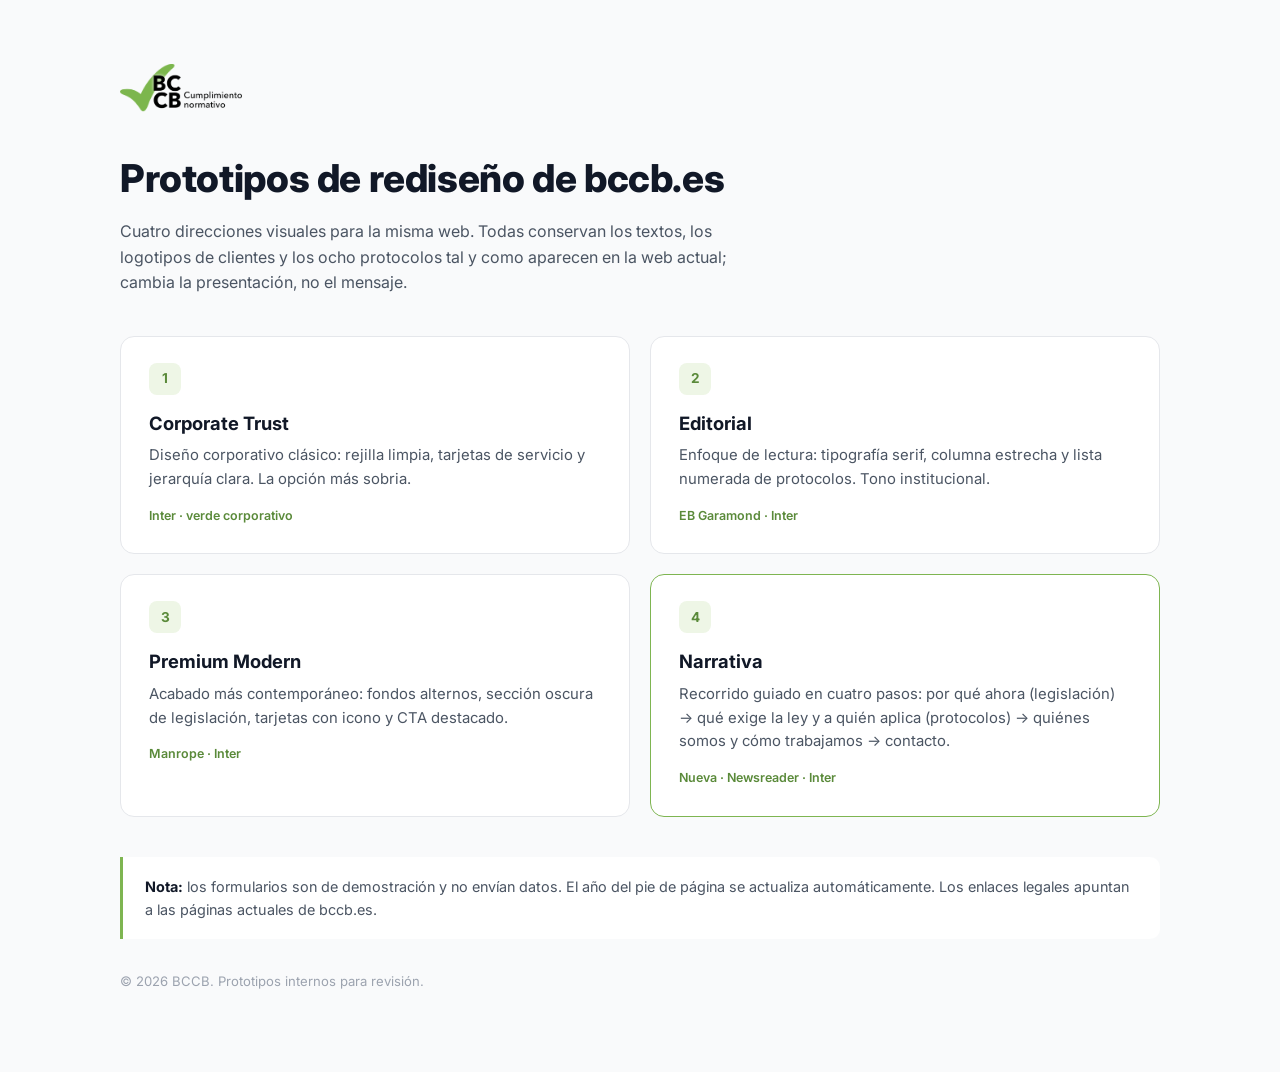
==== index.html @ ff41baec "BCCB redesign prototypes: 4 variants, shared JS/CSS, password-protected Pages build Co-Authored-By: " ====
<!DOCTYPE html>
<html lang="es">
<head>
  <meta charset="UTF-8">
  <meta name="viewport" content="width=device-width, initial-scale=1.0">
  <title>BCCB — Prototipos de rediseño</title>
  <link rel="preconnect" href="https://fonts.googleapis.com">
  <link rel="preconnect" href="https://fonts.gstatic.com" crossorigin>
  <link href="https://fonts.googleapis.com/css2?family=Inter:wght@400;500;600;700&display=swap" rel="stylesheet">
  <style>
    *, *::before, *::after { box-sizing: border-box; margin: 0; padding: 0; }
    :root { --green: #7eb551; --green-dark: #5a8a3a; --green-light: #eef6e6; --ink: #111827; --gray-600: #4b5563; --gray-400: #9ca3af; --gray-200: #e5e7eb; --gray-50: #f9fafb; }
    body { font-family: 'Inter', system-ui, sans-serif; color: var(--ink); background: var(--gray-50); line-height: 1.6; -webkit-font-smoothing: antialiased; }
    .wrap { width: min(1040px, 90vw); margin: 0 auto; padding: 64px 0 80px; }
    header img { height: 48px; margin-bottom: 28px; }
    h1 { font-size: clamp(1.8rem, 3.5vw, 2.4rem); font-weight: 800; letter-spacing: -0.01em; margin-bottom: 10px; }
    .intro { color: var(--gray-600); max-width: 64ch; margin-bottom: 40px; }
    .grid { display: grid; grid-template-columns: repeat(2, 1fr); gap: 20px; }
    .card { display: block; background: #fff; border: 1px solid var(--gray-200); border-radius: 14px; padding: 26px 28px; text-decoration: none; color: inherit; transition: border-color .2s, box-shadow .2s, transform .2s; }
    .card:hover { border-color: var(--green); box-shadow: 0 10px 30px rgba(126,181,81,.14); transform: translateY(-2px); }
    .card .n { display: inline-flex; align-items: center; justify-content: center; width: 32px; height: 32px; border-radius: 8px; background: var(--green-light); color: var(--green-dark); font-weight: 700; font-size: .85rem; margin-bottom: 14px; }
    .card h2 { font-size: 1.15rem; font-weight: 700; margin-bottom: 6px; }
    .card p { color: var(--gray-600); font-size: .93rem; }
    .card .tag { display: inline-block; margin-top: 14px; font-size: .78rem; font-weight: 600; color: var(--green-dark); }
    .card.new { border-color: var(--green); }
    .card.new .tag::before { content: 'Nueva · '; }
    .note { margin-top: 40px; padding: 18px 22px; border-left: 3px solid var(--green); background: #fff; border-radius: 0 10px 10px 0; font-size: .9rem; color: var(--gray-600); }
    .note strong { color: var(--ink); }
    footer { margin-top: 32px; font-size: .82rem; color: var(--gray-400); }
    @media (max-width: 700px) { .grid { grid-template-columns: 1fr; } .wrap { padding: 40px 0 56px; } }
  </style>
</head>
<body>
  <div class="wrap">
    <header>
      <img src="assets/fe00ac6f-11bb-4e68-b115-7908fc441568.png" alt="BCCB Cumplimiento Normativo">
      <h1>Prototipos de rediseño de bccb.es</h1>
      <p class="intro">Cuatro direcciones visuales para la misma web. Todas conservan los textos, los logotipos de clientes y los ocho protocolos tal y como aparecen en la web actual; cambia la presentación, no el mensaje.</p>
    </header>

    <div class="grid">
      <a class="card" href="variant-1/">
        <span class="n">1</span>
        <h2>Corporate Trust</h2>
        <p>Diseño corporativo clásico: rejilla limpia, tarjetas de servicio y jerarquía clara. La opción más sobria.</p>
        <span class="tag">Inter · verde corporativo</span>
      </a>
      <a class="card" href="variant-2/">
        <span class="n">2</span>
        <h2>Editorial</h2>
        <p>Enfoque de lectura: tipografía serif, columna estrecha y lista numerada de protocolos. Tono institucional.</p>
        <span class="tag">EB Garamond · Inter</span>
      </a>
      <a class="card" href="variant-3/">
        <span class="n">3</span>
        <h2>Premium Modern</h2>
        <p>Acabado más contemporáneo: fondos alternos, sección oscura de legislación, tarjetas con icono y CTA destacado.</p>
        <span class="tag">Manrope · Inter</span>
      </a>
      <a class="card new" href="variant-4/">
        <span class="n">4</span>
        <h2>Narrativa</h2>
        <p>Recorrido guiado en cuatro pasos: por qué ahora (legislación) → qué exige la ley y a quién aplica (protocolos) → quiénes somos y cómo trabajamos → contacto.</p>
        <span class="tag">Newsreader · Inter</span>
      </a>
    </div>

    <p class="note"><strong>Nota:</strong> los formularios son de demostración y no envían datos. El año del pie de página se actualiza automáticamente. Los enlaces legales apuntan a las páginas actuales de bccb.es.</p>
    <footer>© <span data-year>2026</span> BCCB. Prototipos internos para revisión.</footer>
  </div>
  <script>document.querySelectorAll('[data-year]').forEach(function (el) { el.textContent = new Date().getFullYear(); });</script>
</body>
</html>
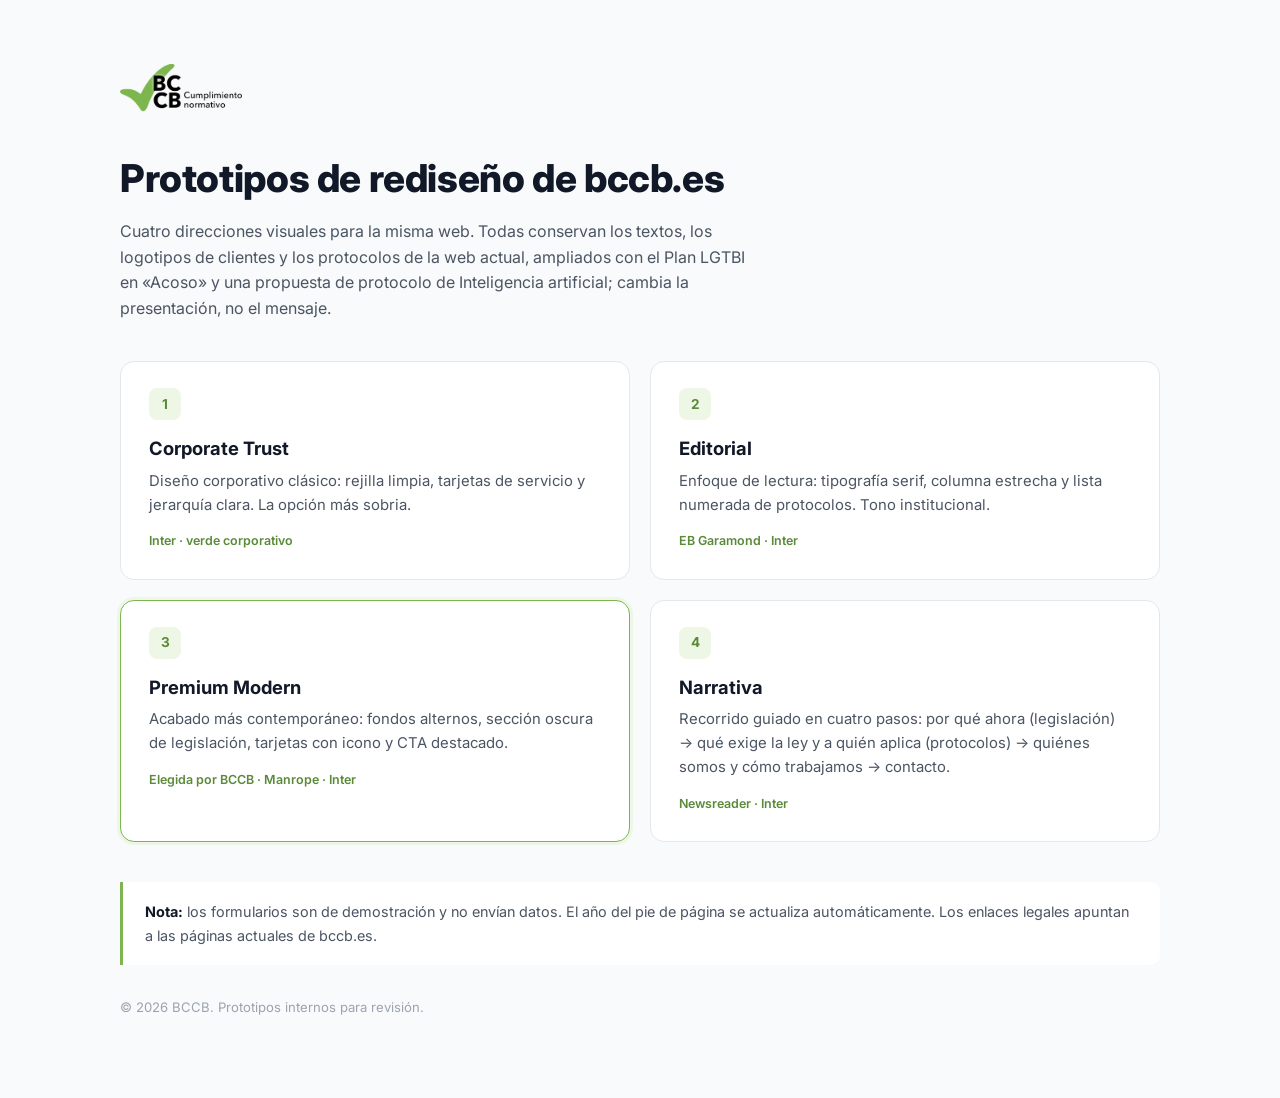
==== commit c2232d0a: "Acoso: add Plan LGTBI (Ley 4/2023, RD 1026/2024); propose IA protocol; mark variant 3 as chosen Co-A" ====
--- a/index.html
+++ b/index.html
@@ -22,8 +22,8 @@
     .card h2 { font-size: 1.15rem; font-weight: 700; margin-bottom: 6px; }
     .card p { color: var(--gray-600); font-size: .93rem; }
     .card .tag { display: inline-block; margin-top: 14px; font-size: .78rem; font-weight: 600; color: var(--green-dark); }
-    .card.new { border-color: var(--green); }
-    .card.new .tag::before { content: 'Nueva · '; }
+    .card.chosen { border-color: var(--green); box-shadow: 0 0 0 3px var(--green-light); }
+    .card.chosen .tag::before { content: 'Elegida por BCCB · '; }
     .note { margin-top: 40px; padding: 18px 22px; border-left: 3px solid var(--green); background: #fff; border-radius: 0 10px 10px 0; font-size: .9rem; color: var(--gray-600); }
     .note strong { color: var(--ink); }
     footer { margin-top: 32px; font-size: .82rem; color: var(--gray-400); }
@@ -35,7 +35,7 @@
     <header>
       <img src="assets/fe00ac6f-11bb-4e68-b115-7908fc441568.png" alt="BCCB Cumplimiento Normativo">
       <h1>Prototipos de rediseño de bccb.es</h1>
-      <p class="intro">Cuatro direcciones visuales para la misma web. Todas conservan los textos, los logotipos de clientes y los ocho protocolos tal y como aparecen en la web actual; cambia la presentación, no el mensaje.</p>
+      <p class="intro">Cuatro direcciones visuales para la misma web. Todas conservan los textos, los logotipos de clientes y los protocolos de la web actual, ampliados con el Plan LGTBI en «Acoso» y una propuesta de protocolo de Inteligencia artificial; cambia la presentación, no el mensaje.</p>
     </header>
 
     <div class="grid">
@@ -51,13 +51,13 @@
         <p>Enfoque de lectura: tipografía serif, columna estrecha y lista numerada de protocolos. Tono institucional.</p>
         <span class="tag">EB Garamond · Inter</span>
       </a>
-      <a class="card" href="variant-3/">
+      <a class="card chosen" href="variant-3/">
         <span class="n">3</span>
         <h2>Premium Modern</h2>
         <p>Acabado más contemporáneo: fondos alternos, sección oscura de legislación, tarjetas con icono y CTA destacado.</p>
         <span class="tag">Manrope · Inter</span>
       </a>
-      <a class="card new" href="variant-4/">
+      <a class="card" href="variant-4/">
         <span class="n">4</span>
         <h2>Narrativa</h2>
         <p>Recorrido guiado en cuatro pasos: por qué ahora (legislación) → qué exige la ley y a quién aplica (protocolos) → quiénes somos y cómo trabajamos → contacto.</p>
